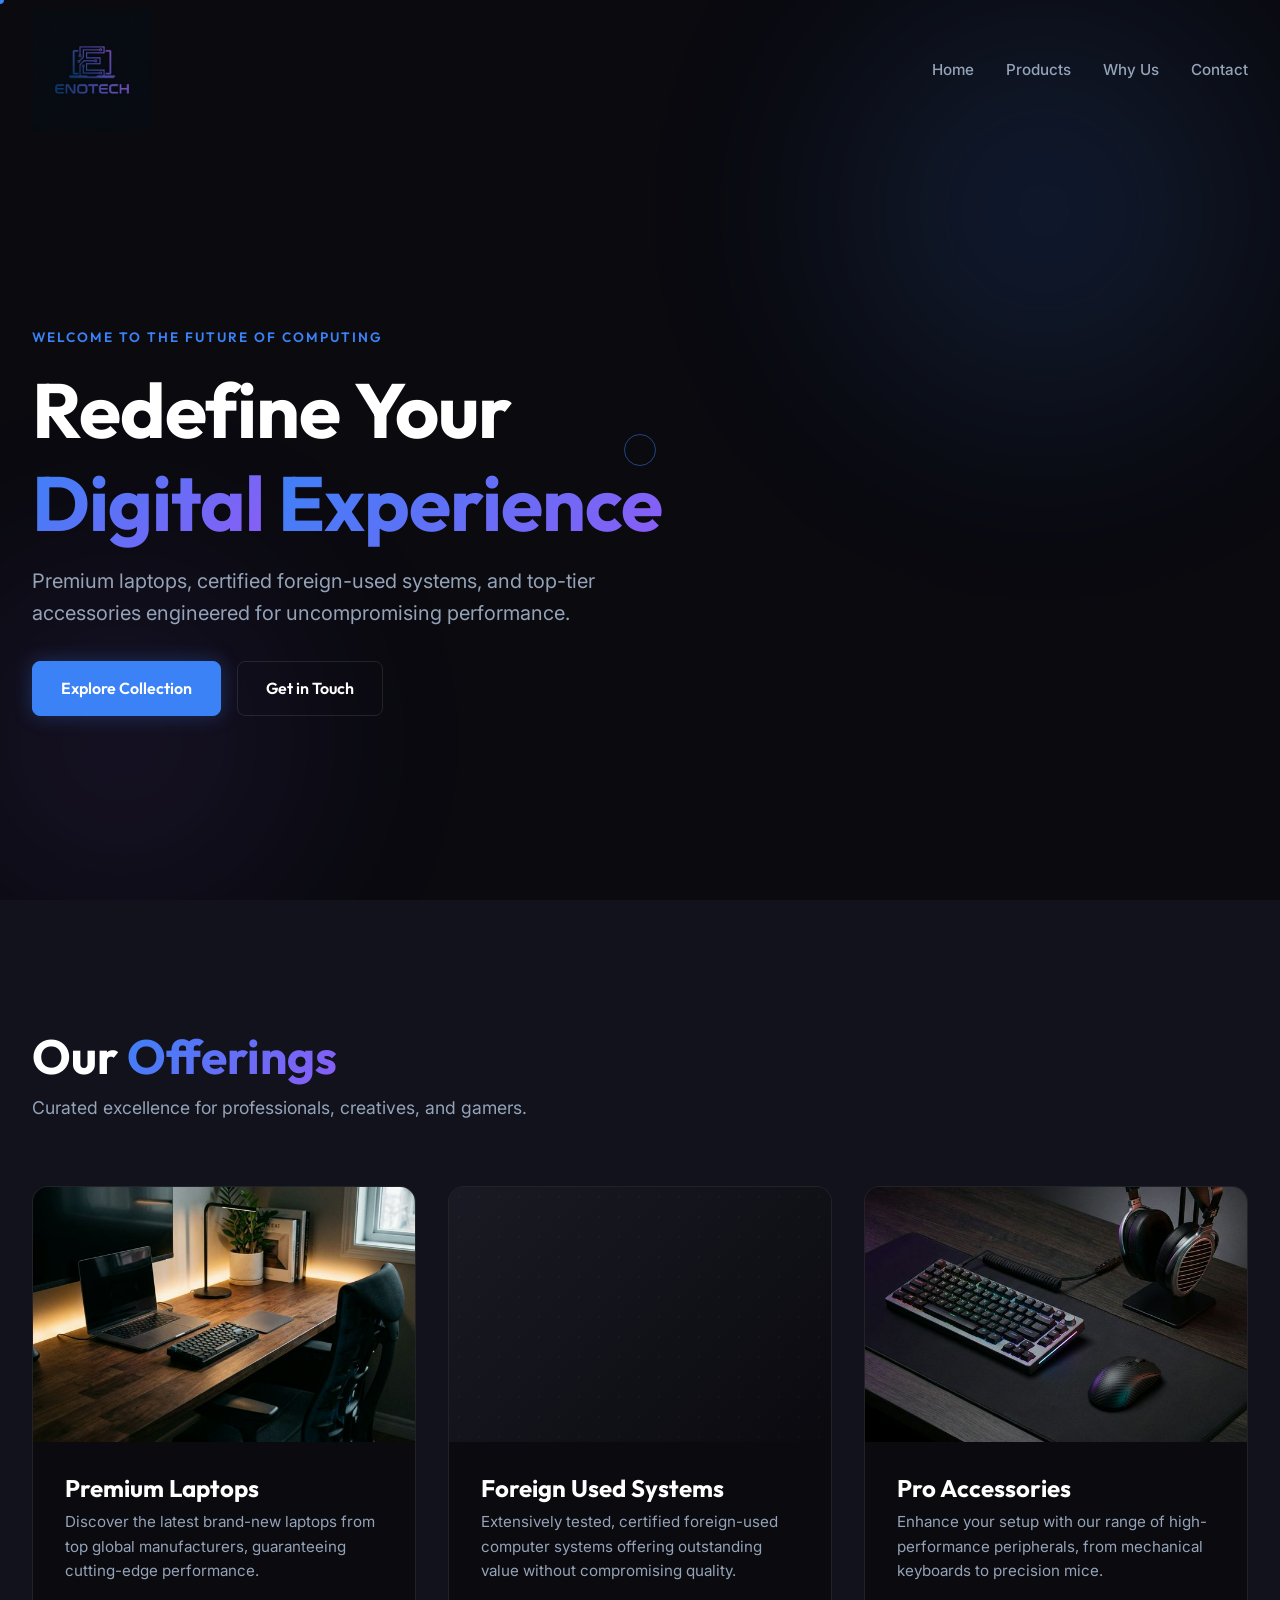
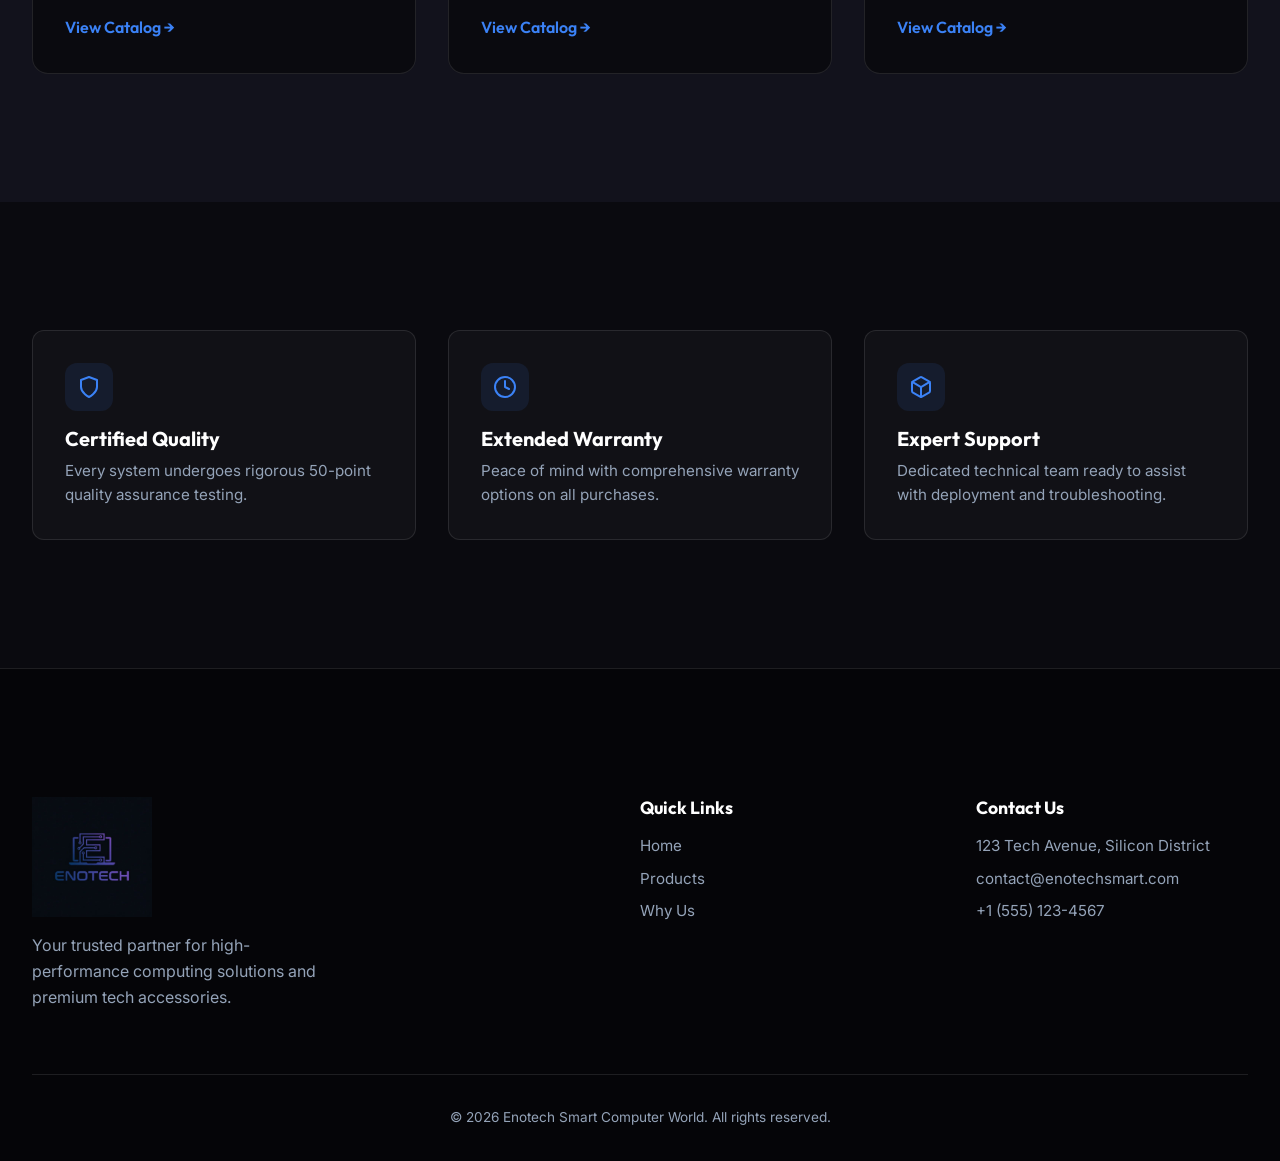
==== index.html @ 9ebbed6e "Initial commit" ====
<!DOCTYPE html>
<html lang="en">

<head>
    <meta charset="UTF-8">
    <meta name="viewport" content="width=device-width, initial-scale=1.0">
    <title>Enotech Smart Computer World | Premium Tech & Accessories</title>
    <meta name="description"
        content="Enotech Smart Computer World offers premium laptops, foreign used systems, and high-quality computer accessories tailored for professionals and enthusiasts.">
    <!-- Google Fonts -->
    <link rel="preconnect" href="https://fonts.googleapis.com">
    <link rel="preconnect" href="https://fonts.gstatic.com" crossorigin>
    <link
        href="https://fonts.googleapis.com/css2?family=Inter:wght@300;400;500;600;700&family=Outfit:wght@400;600;800&display=swap"
        rel="stylesheet">
    <!-- Main Stylesheet -->
    <link rel="stylesheet" href="css/style.css">
</head>

<body>
    <!-- Custom Cursor -->
    <div class="cursor js-cursor"></div>
    <div class="cursor-follower js-cursor-follower"></div>

    <header class="header js-header">
        <div class="container header__inner">
            <a href="/" class="logo" aria-label="Enotech Home">
                <img src="assets/images/logo.png" alt="Enotech Logo" class="logo__img">
            </a>
            <nav class="nav js-nav">
                <ul class="nav__list">
                    <li class="nav__item"><a href="#home" class="nav__link">Home</a></li>
                    <li class="nav__item"><a href="#products" class="nav__link">Products</a></li>
                    <li class="nav__item"><a href="#features" class="nav__link">Why Us</a></li>
                    <li class="nav__item"><a href="#contact" class="nav__link">Contact</a></li>
                </ul>
            </nav>
            <button class="hamburger js-hamburger" aria-label="Toggle Menu">
                <span></span>
                <span></span>
                <span></span>
            </button>
        </div>
    </header>

    <main>
        <!-- Home/Hero Section -->
        <section id="home" class="hero">
            <div class="hero__bg-element hero__bg-element--1 js-parallax" data-speed="0.2"></div>
            <div class="hero__bg-element hero__bg-element--2 js-parallax" data-speed="-0.3"></div>
            <div class="container hero__container">
                <div class="hero__content">
                    <span class="tagline fade-in-up">Welcome to the Future of Computing</span>
                    <h1 class="hero__title js-text-reveal">Redefine Your <br><span class="text-gradient">Digital
                            Experience</span></h1>
                    <p class="hero__description fade-in-up js-observe" style="transition-delay: 200ms;">Premium laptops,
                        certified foreign-used systems, and top-tier
                        accessories engineered for uncompromising performance.</p>
                    <div class="hero__actions fade-in-up js-observe" style="transition-delay: 300ms;">
                        <a href="#products" class="btn btn--primary js-magnetic js-hover-target">Explore Collection</a>
                        <a href="#contact" class="btn btn--secondary js-magnetic js-hover-target">Get in Touch</a>
                    </div>
                </div>
            </div>
        </section>

        <!-- Products Section -->
        <section id="products" class="section bg-dark">
            <div class="container">
                <div class="section__header fade-in-up">
                    <h2 class="section__title">Our <span class="text-gradient">Offerings</span></h2>
                    <p class="section__subtitle">Curated excellence for professionals, creatives, and gamers.</p>
                </div>

                <div class="products-grid">
                    <!-- Product Card 1 -->
                    <article class="card fade-in-up js-observe">
                        <div class="card__image-wrapper">
                            <img src="assets/images/laptops.png" alt="Premium Laptops" class="card__image"
                                loading="lazy">
                        </div>
                        <div class="card__content">
                            <h3 class="card__title">Premium Laptops</h3>
                            <p class="card__description">Discover the latest brand-new laptops from top global
                                manufacturers, guaranteeing cutting-edge performance.</p>
                            <a href="#" class="card__link">View Catalog &rarr;</a>
                        </div>
                    </article>

                    <!-- Product Card 2 -->
                    <article class="card fade-in-up js-observe" style="transition-delay: 100ms;">
                        <div class="card__image-wrapper">
                            <div class="card__placeholder tech-bg"></div>
                        </div>
                        <div class="card__content">
                            <h3 class="card__title">Foreign Used Systems</h3>
                            <p class="card__description">Extensively tested, certified foreign-used computer systems
                                offering outstanding value without compromising quality.</p>
                            <a href="#" class="card__link">View Catalog &rarr;</a>
                        </div>
                    </article>

                    <!-- Product Card 3 -->
                    <article class="card fade-in-up js-observe" style="transition-delay: 200ms;">
                        <div class="card__image-wrapper">
                            <img src="assets/images/accessories.png" alt="Computer Accessories" class="card__image"
                                loading="lazy">
                        </div>
                        <div class="card__content">
                            <h3 class="card__title">Pro Accessories</h3>
                            <p class="card__description">Enhance your setup with our range of high-performance
                                peripherals, from mechanical keyboards to precision mice.</p>
                            <a href="#" class="card__link">View Catalog &rarr;</a>
                        </div>
                    </article>
                </div>
            </div>
        </section>

        <!-- Stats/Features Section -->
        <section id="features" class="section features">
            <div class="container">
                <div class="features__grid">
                    <div class="feature fade-in-up js-observe">
                        <div class="feature__icon">
                            <svg width="24" height="24" viewBox="0 0 24 24" fill="none" stroke="currentColor"
                                stroke-width="2" stroke-linecap="round" stroke-linejoin="round">
                                <path d="M12 22s8-4 8-10V5l-8-3-8 3v7c0 6 8 10 8 10z"></path>
                            </svg>
                        </div>
                        <h4 class="feature__title">Certified Quality</h4>
                        <p class="feature__text">Every system undergoes rigorous 50-point quality assurance testing.</p>
                    </div>
                    <div class="feature fade-in-up js-observe" style="transition-delay: 100ms;">
                        <div class="feature__icon">
                            <svg width="24" height="24" viewBox="0 0 24 24" fill="none" stroke="currentColor"
                                stroke-width="2" stroke-linecap="round" stroke-linejoin="round">
                                <circle cx="12" cy="12" r="10"></circle>
                                <polyline points="12 6 12 12 16 14"></polyline>
                            </svg>
                        </div>
                        <h4 class="feature__title">Extended Warranty</h4>
                        <p class="feature__text">Peace of mind with comprehensive warranty options on all purchases.</p>
                    </div>
                    <div class="feature fade-in-up js-observe" style="transition-delay: 200ms;">
                        <div class="feature__icon">
                            <svg width="24" height="24" viewBox="0 0 24 24" fill="none" stroke="currentColor"
                                stroke-width="2" stroke-linecap="round" stroke-linejoin="round">
                                <path
                                    d="M21 16V8a2 2 0 0 0-1-1.73l-7-4a2 2 0 0 0-2 0l-7 4A2 2 0 0 0 3 8v8a2 2 0 0 0 1 1.73l7 4a2 2 0 0 0 2 0l7-4A2 2 0 0 0 21 16z">
                                </path>
                                <polyline points="3.27 6.96 12 12.01 20.73 6.96"></polyline>
                                <line x1="12" y1="22.08" x2="12" y2="12"></line>
                            </svg>
                        </div>
                        <h4 class="feature__title">Expert Support</h4>
                        <p class="feature__text">Dedicated technical team ready to assist with deployment and
                            troubleshooting.</p>
                    </div>
                </div>
            </div>
        </section>
    </main>

    <footer id="contact" class="footer">
        <div class="container">
            <div class="footer__grid">
                <div class="footer__col">
                    <a href="/" class="logo" aria-label="Enotech Home">
                        <img src="assets/images/logo.png" alt="Enotech Logo" class="logo__img">
                    </a>
                    <p class="footer__desc">Your trusted partner for high-performance computing solutions and premium
                        tech accessories.</p>
                </div>
                <div class="footer__col">
                    <h5 class="footer__title">Quick Links</h5>
                    <ul class="footer__links">
                        <li><a href="#home">Home</a></li>
                        <li><a href="#products">Products</a></li>
                        <li><a href="#features">Why Us</a></li>
                    </ul>
                </div>
                <div class="footer__col">
                    <h5 class="footer__title">Contact Us</h5>
                    <ul class="footer__links">
                        <li>123 Tech Avenue, Silicon District</li>
                        <li>contact@enotechsmart.com</li>
                        <li>+1 (555) 123-4567</li>
                    </ul>
                </div>
            </div>
            <div class="footer__bottom">
                <p>&copy; 2026 Enotech Smart Computer World. All rights reserved.</p>
            </div>
        </div>
    </footer>

    <!-- Main Scripts -->
    <script src="scripts/main.js" defer></script>
</body>

</html>
---- css/style.css ----
/*
 * Enotech Smart Computer World Stylesheet
 * ---------------------------------------
 * Architecture: Clean BEM-flavored, CSS Custom Properties
 */

:root {
    /* Color Palette */
    --color-bg: #0a0a0f;
    --color-bg-alt: #12121c;
    --color-surface: rgba(255, 255, 255, 0.03);
    --color-surface-hover: rgba(255, 255, 255, 0.08);
    --color-border: rgba(255, 255, 255, 0.1);

    --color-text: #e2e8f0;
    --color-text-muted: #94a3b8;

    --color-primary: #3b82f6;
    --color-primary-glow: rgba(59, 130, 246, 0.5);
    --color-accent: #8b5cf6;

    /* Typography */
    --font-heading: 'Outfit', sans-serif;
    --font-body: 'Inter', sans-serif;

    /* Spacing & Layout */
    --container-max-width: 1280px;
    --spacing-xs: 0.5rem;
    --spacing-sm: 1rem;
    --spacing-md: 2rem;
    --spacing-lg: 4rem;
    --spacing-xl: 8rem;

    /* Transitions */
    --transition-fast: 0.2s cubic-bezier(0.4, 0, 0.2, 1);
    --transition-base: 0.4s cubic-bezier(0.16, 1, 0.3, 1);
    --transition-slow: 0.8s cubic-bezier(0.16, 1, 0.3, 1);

    /* Cursor Setup */
    --cursor-size: 8px;
    --cursor-follower-size: 32px;
}

/* Reset & Base */
*,
*::before,
*::after {
    box-sizing: border-box;
    margin: 0;
    padding: 0;
}

html {
    scroll-behavior: smooth;
    font-size: 16px;
    cursor: none;
    /* Hide default for custom cursor */
}

body {
    font-family: var(--font-body);
    background-color: var(--color-bg);
    color: var(--color-text);
    line-height: 1.6;
    overflow-x: hidden;
    -webkit-font-smoothing: antialiased;
}

img {
    max-width: 100%;
    display: block;
}

a {
    text-decoration: none;
    color: inherit;
    transition: color var(--transition-fast);
}

ul {
    list-style: none;
}

/* Typography Utilities */
h1,
h2,
h3,
h4,
h5,
h6 {
    font-family: var(--font-heading);
    color: #ffffff;
    line-height: 1.2;
}

.text-gradient {
    background: linear-gradient(135deg, var(--color-primary), var(--color-accent));
    -webkit-background-clip: text;
    -webkit-text-fill-color: transparent;
    background-clip: text;
}

/* Layout */
.container {
    width: 100%;
    max-width: var(--container-max-width);
    margin: 0 auto;
    padding: 0 var(--spacing-sm);
}

@media (min-width: 768px) {
    .container {
        padding: 0 var(--spacing-md);
    }
}

.section {
    padding: var(--spacing-xl) 0;
}

.bg-dark {
    background-color: var(--color-bg-alt);
}

/* Header & Navigation */
.header {
    position: fixed;
    top: 0;
    left: 0;
    width: 100%;
    z-index: 1000;
    transition: background-color var(--transition-base), backdrop-filter var(--transition-base), border-bottom var(--transition-base);
    border-bottom: 1px solid transparent;
}

.header.is-scrolled {
    background-color: rgba(10, 10, 15, 0.85);
    backdrop-filter: blur(12px);
    border-bottom: 1px solid var(--color-border);
}

.header__inner {
    display: flex;
    justify-content: space-between;
    align-items: center;
    height: 140px;
}

.logo {
    display: flex;
    align-items: center;
}

.logo__img {
    height: 120px;
    /* Adjust based on preference */
    width: auto;
    object-fit: contain;
    transition: transform var(--transition-fast);
}

.logo:hover .logo__img {
    transform: scale(1.05);
}

.nav__list {
    display: none;
}

@media (min-width: 768px) {
    .nav__list {
        display: flex;
        gap: var(--spacing-md);
    }
}

.nav__link {
    font-size: 0.95rem;
    font-weight: 500;
    color: var(--color-text-muted);
}

.nav__link:hover {
    color: #ffffff;
}

.hamburger {
    display: flex;
    flex-direction: column;
    gap: 6px;
    background: none;
    border: none;
    cursor: pointer;
    padding: var(--spacing-xs);
}

.hamburger span {
    display: block;
    width: 24px;
    height: 2px;
    background-color: #ffffff;
    transition: transform var(--transition-fast), opacity var(--transition-fast);
}

@media (min-width: 768px) {
    .hamburger {
        display: none;
    }
}

/* Buttons */
.btn {
    display: inline-flex;
    align-items: center;
    justify-content: center;
    padding: 0.875rem 1.75rem;
    font-family: var(--font-heading);
    font-weight: 600;
    font-size: 1rem;
    border-radius: 8px;
    transition: all var(--transition-base);
    cursor: pointer;
    position: relative;
    overflow: hidden;
}

.btn--primary {
    background-color: var(--color-primary);
    color: #ffffff;
    border: 1px solid var(--color-primary);
    box-shadow: 0 0 20px rgba(59, 130, 246, 0.3);
}

.btn--primary:hover {
    box-shadow: 0 0 30px rgba(59, 130, 246, 0.6);
    transform: translateY(-2px);
}

.btn--secondary {
    background-color: transparent;
    color: #ffffff;
    border: 1px solid var(--color-border);
}

.btn--secondary:hover {
    background-color: var(--color-surface);
    border-color: var(--color-text-muted);
}

/* Hero Section */
.hero {
    min-height: 100vh;
    display: flex;
    align-items: center;
    position: relative;
    padding-top: 140px;
    overflow: hidden;
}

.hero__bg-element {
    position: absolute;
    border-radius: 50%;
    filter: blur(100px);
    z-index: -1;
    opacity: 0.4;
}

.hero__bg-element--1 {
    top: -10%;
    right: -5%;
    width: 600px;
    height: 600px;
    background: radial-gradient(circle, var(--color-primary-glow) 0%, transparent 70%);
}

.hero__bg-element--2 {
    bottom: -10%;
    left: -10%;
    width: 500px;
    height: 500px;
    background: radial-gradient(circle, rgba(139, 92, 246, 0.4) 0%, transparent 70%);
}

.hero__content {
    max-width: 800px;
}

.tagline {
    display: inline-block;
    color: var(--color-primary);
    font-family: var(--font-heading);
    font-weight: 600;
    text-transform: uppercase;
    letter-spacing: 2px;
    font-size: 0.85rem;
    margin-bottom: var(--spacing-sm);
}

.hero__title {
    font-size: clamp(2.5rem, 6vw, 5rem);
    margin-bottom: var(--spacing-sm);
    letter-spacing: -1px;
}

.hero__description {
    font-size: clamp(1.1rem, 2vw, 1.25rem);
    color: var(--color-text-muted);
    margin-bottom: var(--spacing-md);
    max-width: 600px;
}

.hero__actions {
    display: flex;
    gap: var(--spacing-sm);
    flex-wrap: wrap;
}

/* Products Section */
.section__header {
    margin-bottom: var(--spacing-lg);
}

.section__title {
    font-size: clamp(2rem, 4vw, 3rem);
    margin-bottom: var(--spacing-xs);
}

.section__subtitle {
    font-size: 1.1rem;
    color: var(--color-text-muted);
}

.products-grid {
    display: grid;
    grid-template-columns: 1fr;
    gap: var(--spacing-md);
}

@media (min-width: 768px) {
    .products-grid {
        grid-template-columns: repeat(3, 1fr);
    }
}

.card {
    background-color: var(--color-bg);
    border: 1px solid var(--color-border);
    border-radius: 16px;
    overflow: hidden;
    transition: transform var(--transition-base), border-color var(--transition-base), box-shadow var(--transition-base);
    display: flex;
    flex-direction: column;
}

.card:hover {
    transform: translateY(-8px);
    border-color: var(--color-primary);
    box-shadow: 0 20px 40px rgba(0, 0, 0, 0.4), 0 0 20px rgba(59, 130, 246, 0.1);
}

.card__image-wrapper {
    position: relative;
    width: 100%;
    padding-top: 66.66%;
    /* 3:2 aspect ratio */
    overflow: hidden;
    background-color: #1a1a24;
}

.card__image {
    position: absolute;
    top: 0;
    left: 0;
    width: 100%;
    height: 100%;
    object-fit: cover;
    transition: transform var(--transition-slow);
}

.card:hover .card__image {
    transform: scale(1.05);
}

.card__placeholder {
    position: absolute;
    top: 0;
    left: 0;
    width: 100%;
    height: 100%;
    background: linear-gradient(135deg, #1a1a24 0%, #0a0a0f 100%);
}

.card__placeholder::before {
    content: '';
    position: absolute;
    inset: 0;
    background-image: radial-gradient(rgba(255, 255, 255, 0.05) 1px, transparent 1px);
    background-size: 20px 20px;
    opacity: 0.5;
}

.card__content {
    padding: var(--spacing-md);
    flex-grow: 1;
    display: flex;
    flex-direction: column;
}

.card__title {
    font-size: 1.5rem;
    margin-bottom: var(--spacing-xs);
}

.card__description {
    color: var(--color-text-muted);
    font-size: 0.95rem;
    margin-bottom: var(--spacing-md);
    flex-grow: 1;
}

.card__link {
    color: var(--color-primary);
    font-weight: 600;
    font-family: var(--font-heading);
    display: inline-flex;
    align-items: center;
}

.card__link:hover {
    color: var(--color-accent);
}

/* Features */
.features {
    background-color: var(--color-bg);
}

.features__grid {
    display: grid;
    grid-template-columns: 1fr;
    gap: var(--spacing-md);
}

@media (min-width: 768px) {
    .features__grid {
        grid-template-columns: repeat(3, 1fr);
    }
}

.feature {
    padding: var(--spacing-md);
    background: var(--color-surface);
    border-radius: 12px;
    border: 1px solid var(--color-border);
}

.feature__icon {
    width: 48px;
    height: 48px;
    border-radius: 12px;
    background: rgba(59, 130, 246, 0.1);
    color: var(--color-primary);
    display: flex;
    align-items: center;
    justify-content: center;
    margin-bottom: var(--spacing-sm);
}

.feature__title {
    font-size: 1.25rem;
    margin-bottom: var(--spacing-xs);
}

.feature__text {
    color: var(--color-text-muted);
    font-size: 0.95rem;
}

/* Footer */
.footer {
    background-color: #050508;
    padding: var(--spacing-xl) 0 var(--spacing-md);
    border-top: 1px solid var(--color-border);
}

.footer__grid {
    display: grid;
    grid-template-columns: 1fr;
    gap: var(--spacing-lg);
    margin-bottom: var(--spacing-lg);
}

@media (min-width: 768px) {
    .footer__grid {
        grid-template-columns: 2fr 1fr 1fr;
    }
}

.footer__desc {
    color: var(--color-text-muted);
    margin-top: var(--spacing-sm);
    max-width: 300px;
}

.footer__title {
    font-size: 1.1rem;
    margin-bottom: var(--spacing-sm);
    color: #ffffff;
}

.footer__links {
    display: flex;
    flex-direction: column;
    gap: var(--spacing-xs);
}

.footer__links a,
.footer__links li {
    color: var(--color-text-muted);
    font-size: 0.95rem;
}

.footer__links a:hover {
    color: var(--color-primary);
}

.footer__bottom {
    border-top: 1px solid var(--color-border);
    padding-top: var(--spacing-md);
    text-align: center;
    color: var(--color-text-muted);
    font-size: 0.85rem;
}

/* Animations & Utilities */
.fade-in-up {
    opacity: 0;
    transform: translateY(30px);
    transition: opacity 0.8s cubic-bezier(0.16, 1, 0.3, 1), transform 0.8s cubic-bezier(0.16, 1, 0.3, 1);
}

.fade-in-up.is-visible {
    opacity: 1;
    transform: translateY(0);
}

/* Custom Cursor */
.cursor {
    position: fixed;
    top: 0;
    left: 0;
    width: var(--cursor-size);
    height: var(--cursor-size);
    background-color: var(--color-primary);
    border-radius: 50%;
    pointer-events: none;
    z-index: 9999;
    transform: translate(-50%, -50%);
    transition: width 0.3s, height 0.3s, background-color 0.3s;
}

.cursor-follower {
    position: fixed;
    top: 0;
    left: 0;
    width: var(--cursor-follower-size);
    height: var(--cursor-follower-size);
    border: 1px solid rgba(59, 130, 246, 0.5);
    border-radius: 50%;
    pointer-events: none;
    z-index: 9998;
    transform: translate(-50%, -50%);
    transition: width 0.3s, height 0.3s, border-color 0.3s;
}

.cursor.is-hovering {
    width: 60px;
    height: 60px;
    background-color: transparent;
    border: 1px solid var(--color-primary);
    mix-blend-mode: difference;
}

.cursor-follower.is-hovering {
    width: 0;
    height: 0;
    opacity: 0;
}

/* Text Reveal Animation */
.char {
    display: inline-block;
    opacity: 0;
    transform: translateY(100%);
    transition: transform 0.8s cubic-bezier(0.16, 1, 0.3, 1), opacity 0.8s cubic-bezier(0.16, 1, 0.3, 1);
}

.is-visible .char {
    opacity: 1;
    transform: translateY(0);
}

/* 3D Card Adjustments */
.products-grid {
    perspective: 1000px;
}

.card {
    transform-style: preserve-3d;
    will-change: transform;
}

.card__glare {
    position: absolute;
    top: 0;
    left: 0;
    width: 100%;
    height: 100%;
    background: linear-gradient(105deg, transparent 20%, rgba(255, 255, 255, 0.15) 25%, transparent 30%);
    pointer-events: none;
    opacity: 0;
    transition: opacity var(--transition-base);
    z-index: 10;
}

.card:hover .card__glare {
    opacity: 1;
}
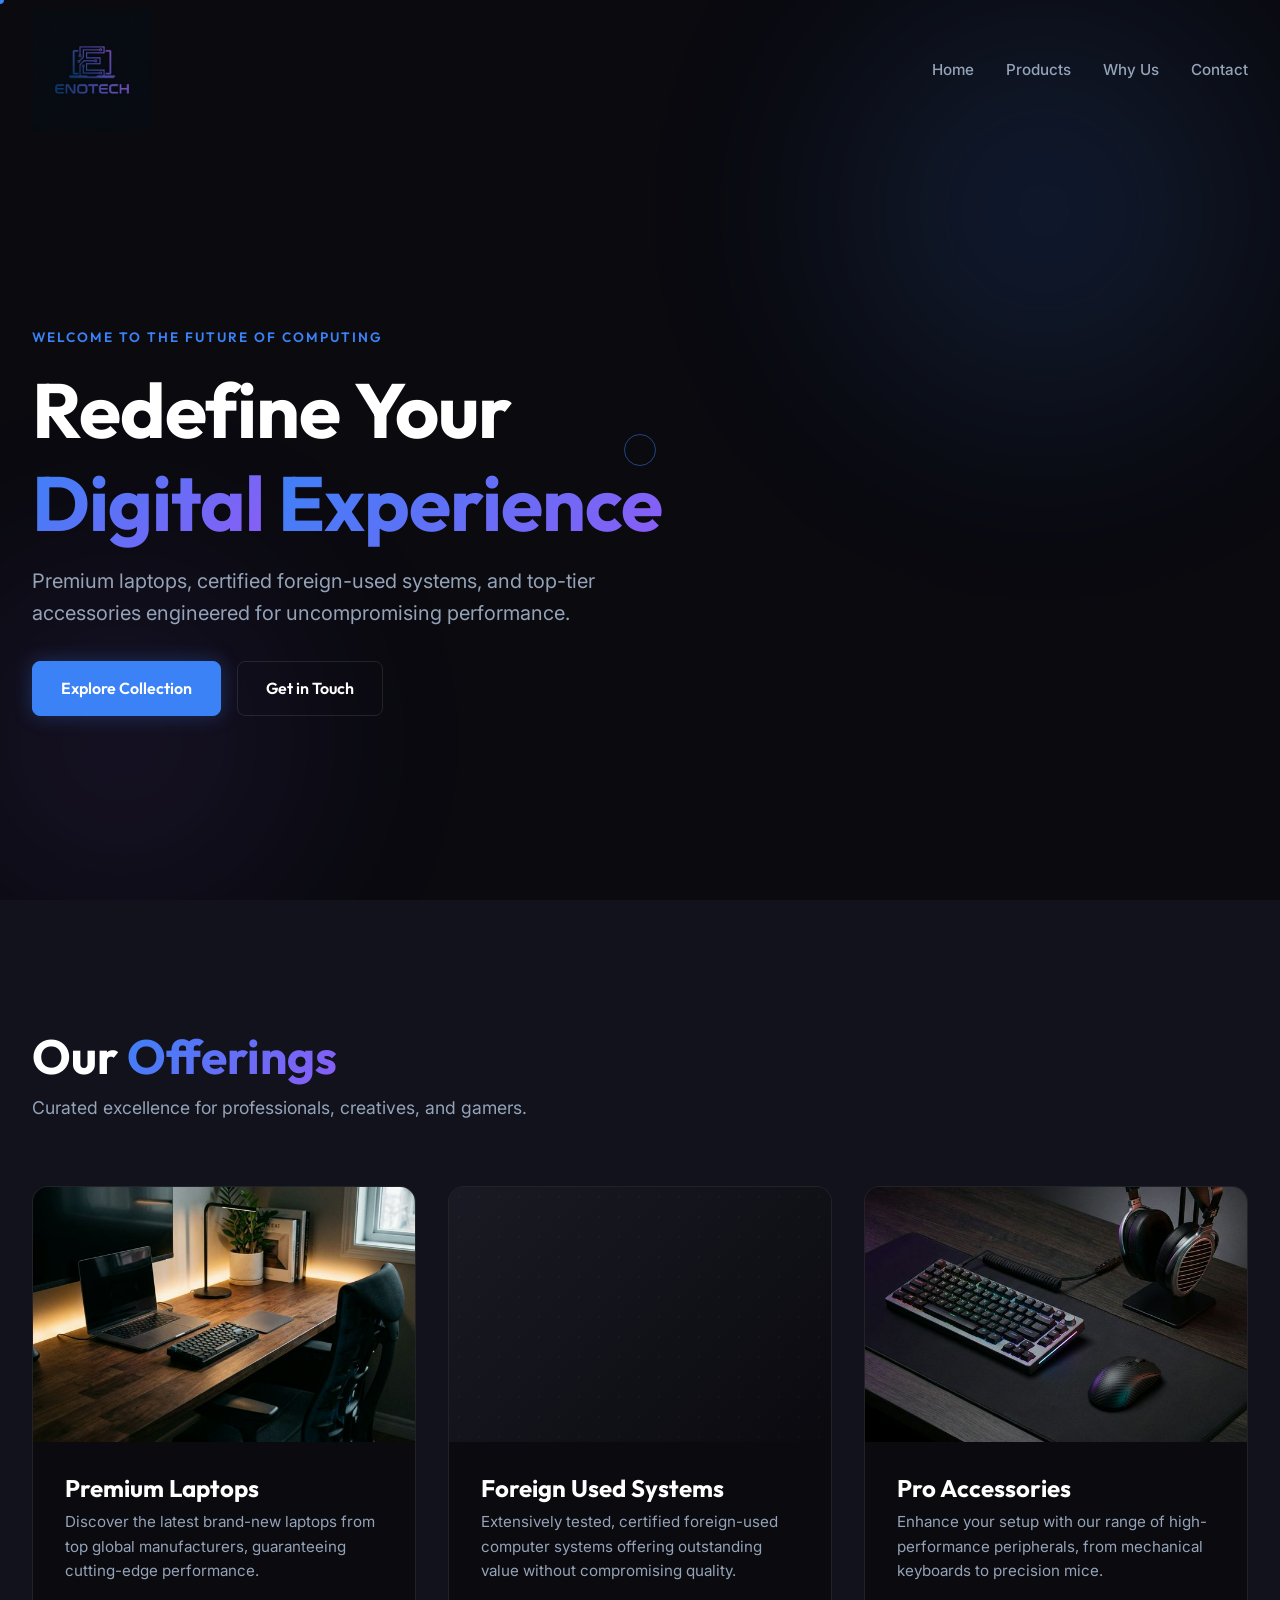
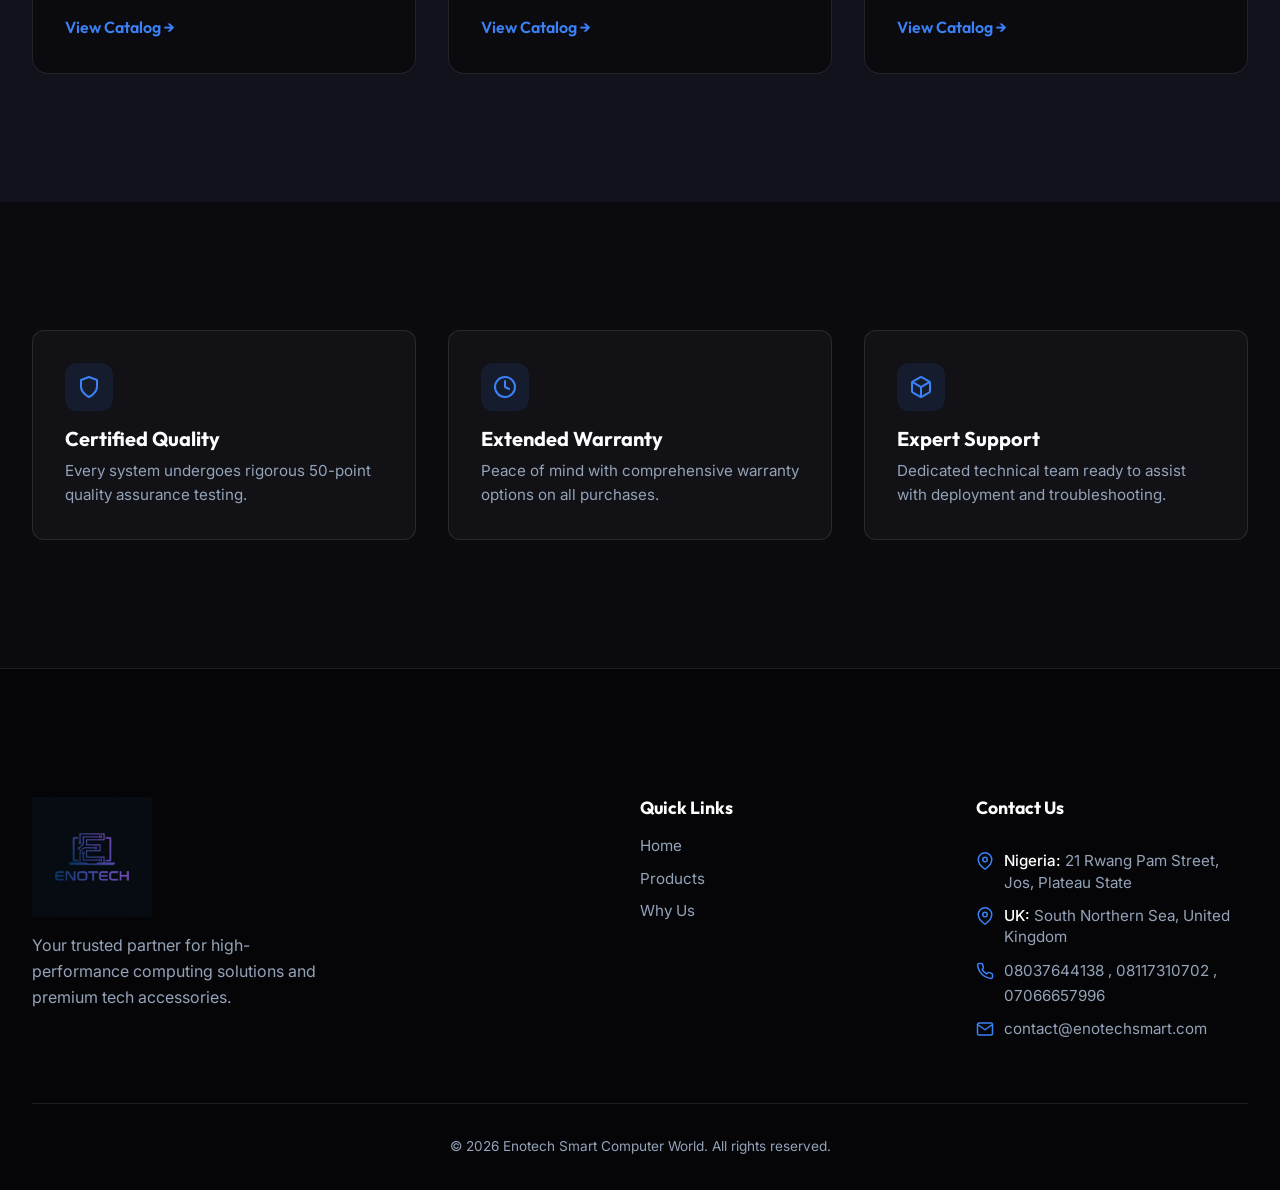
==== commit 79b8ff33: "feat: add base stylesheet and initial layout structure for ENOtech project" ====
--- a/index.html
+++ b/index.html
@@ -180,12 +180,34 @@
                         <li><a href="#features">Why Us</a></li>
                     </ul>
                 </div>
-                <div class="footer__col">
+                <div class="footer__col footer__contact">
                     <h5 class="footer__title">Contact Us</h5>
-                    <ul class="footer__links">
-                        <li>123 Tech Avenue, Silicon District</li>
-                        <li>contact@enotechsmart.com</li>
-                        <li>+1 (555) 123-4567</li>
+                    
+                    <ul class="contact-list">
+                        <li class="contact-list__item">
+                            <svg width="18" height="18" viewBox="0 0 24 24" fill="none" stroke="currentColor" stroke-width="2" stroke-linecap="round" stroke-linejoin="round" class="contact-icon"><path d="M21 10c0 7-9 13-9 13s-9-6-9-13a9 9 0 0 1 18 0z"></path><circle cx="12" cy="10" r="3"></circle></svg>
+                            <div>
+                                <strong>Nigeria:</strong> 21 Rwang Pam Street, Jos, Plateau State
+                            </div>
+                        </li>
+                        <li class="contact-list__item">
+                            <svg width="18" height="18" viewBox="0 0 24 24" fill="none" stroke="currentColor" stroke-width="2" stroke-linecap="round" stroke-linejoin="round" class="contact-icon"><path d="M21 10c0 7-9 13-9 13s-9-6-9-13a9 9 0 0 1 18 0z"></path><circle cx="12" cy="10" r="3"></circle></svg>
+                            <div>
+                                <strong>UK:</strong> South Northern Sea, United Kingdom
+                            </div>
+                        </li>
+                        <li class="contact-list__item">
+                            <svg width="18" height="18" viewBox="0 0 24 24" fill="none" stroke="currentColor" stroke-width="2" stroke-linecap="round" stroke-linejoin="round" class="contact-icon"><path d="M22 16.92v3a2 2 0 0 1-2.18 2 19.79 19.79 0 0 1-8.63-3.07 19.5 19.5 0 0 1-6-6 19.79 19.79 0 0 1-3.07-8.67A2 2 0 0 1 4.11 2h3a2 2 0 0 1 2 1.72 12.84 12.84 0 0 0 .7 2.81 2 2 0 0 1-.45 2.11L8.09 9.91a16 16 0 0 0 6 6l1.27-1.27a2 2 0 0 1 2.11-.45 12.84 12.84 0 0 0 2.81.7A2 2 0 0 1 22 16.92z"></path></svg>
+                            <div class="phone-inline">
+                                <a href="tel:08037644138">08037644138</a>, 
+                                <a href="tel:08117310702">08117310702</a>, 
+                                <a href="tel:07066657996">07066657996</a>
+                            </div>
+                        </li>
+                        <li class="contact-list__item">
+                            <svg width="18" height="18" viewBox="0 0 24 24" fill="none" stroke="currentColor" stroke-width="2" stroke-linecap="round" stroke-linejoin="round" class="contact-icon"><path d="M4 4h16c1.1 0 2 .9 2 2v12c0 1.1-.9 2-2 2H4c-1.1 0-2-.9-2-2V6c0-1.1.9-2 2-2z"></path><polyline points="22,6 12,13 2,6"></polyline></svg>
+                            <a href="mailto:contact@enotechsmart.com">contact@enotechsmart.com</a>
+                        </li>
                     </ul>
                 </div>
             </div>
--- a/css/style.css
+++ b/css/style.css
@@ -532,6 +532,54 @@
     font-size: 0.85rem;
 }
 
+/* Contact Section Enhancements */
+.footer__contact {
+    display: flex;
+    flex-direction: column;
+    gap: var(--spacing-sm);
+}
+
+.contact-list {
+    display: flex;
+    flex-direction: column;
+    gap: 12px;
+}
+
+.contact-list__item {
+    display: flex;
+    align-items: flex-start;
+    gap: 10px;
+    color: var(--color-text-muted);
+    font-size: 0.95rem;
+    line-height: 1.4;
+}
+
+.contact-list__item .contact-icon {
+    flex-shrink: 0;
+    color: var(--color-primary);
+    margin-top: 2px;
+}
+
+.contact-list__item strong {
+    color: #ffffff;
+    font-weight: 500;
+}
+
+.contact-list__item a {
+    color: var(--color-text-muted);
+    transition: color var(--transition-fast);
+}
+
+.contact-list__item a:hover {
+    color: var(--color-primary);
+}
+
+.phone-inline {
+    display: flex;
+    flex-wrap: wrap;
+    gap: 4px;
+}
+
 /* Animations & Utilities */
 .fade-in-up {
     opacity: 0;
